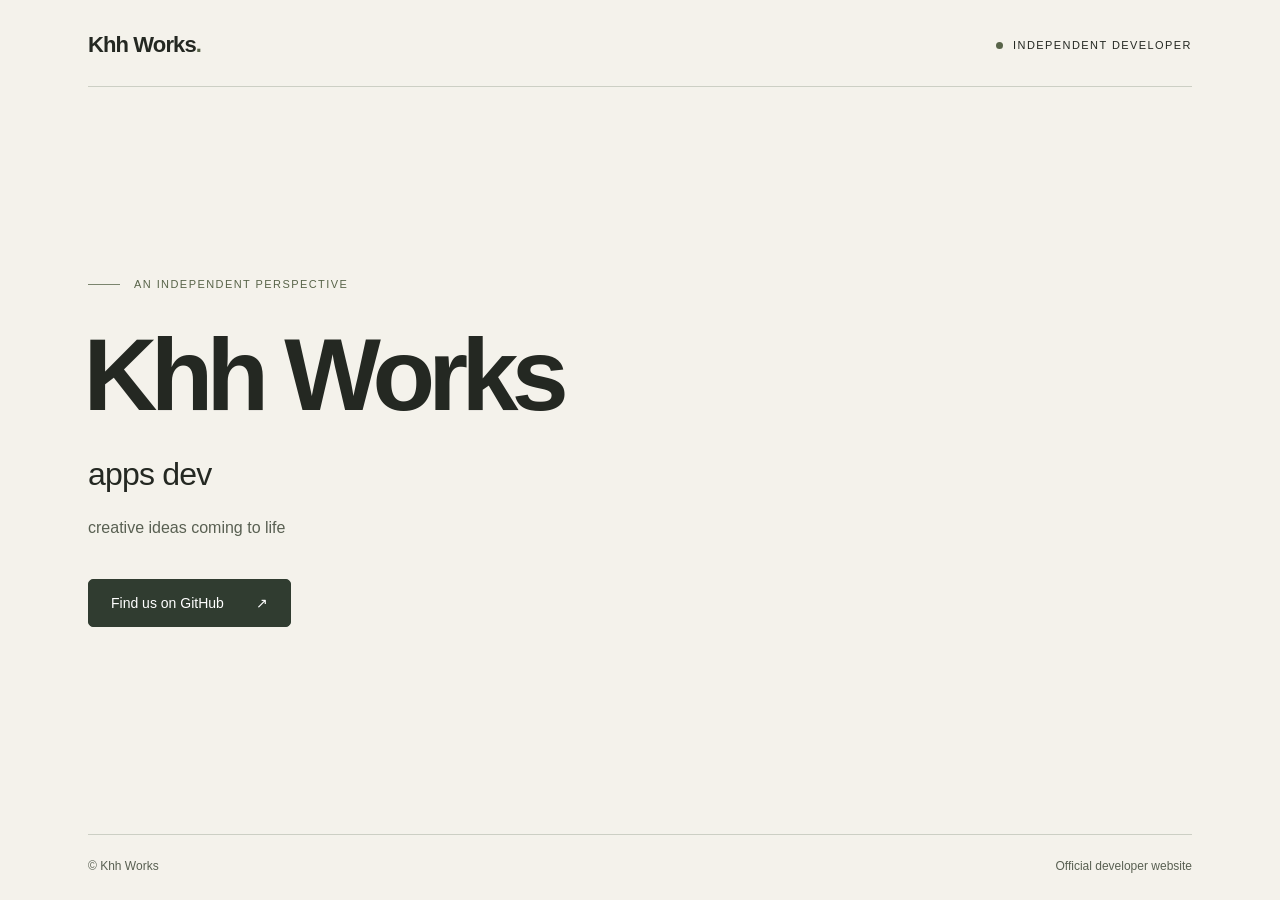
==== index.html @ 227a0347 "Add files via upload" ====
<!doctype html>
<html lang="en">
  <head>
    <meta charset="utf-8">
    <meta name="viewport" content="width=device-width, initial-scale=1">
    <meta name="description" content="Khh Works — independent app development. The official developer website.">
    <meta name="theme-color" content="#f4f2eb">
    <title>Khh Works — Independent App Development</title>
    <style>
      :root { color-scheme: light; font-family: -apple-system, BlinkMacSystemFont, "Segoe UI", Arial, sans-serif; color: #242822; background: #f4f2eb; -webkit-font-smoothing: antialiased; }
      * { box-sizing: border-box; }
      body { margin: 0; }
      .page { max-width: 1200px; min-height: 100svh; margin: auto; padding: 32px 48px 24px; display: flex; flex-direction: column; }
      header, footer { display: flex; align-items: center; justify-content: space-between; gap: 24px; }
      header { padding-bottom: 28px; border-bottom: 1px solid #cccfc4; }
      .wordmark { font-size: 22px; font-weight: 650; letter-spacing: -.04em; }
      .label { font-size: 11px; font-weight: 500; letter-spacing: .13em; text-transform: uppercase; }
      .developer { display: flex; align-items: center; gap: 10px; }
      .dot { width: 7px; height: 7px; border-radius: 50%; background: #586449; flex-shrink: 0; }
      main { flex: 1; display: flex; flex-direction: column; justify-content: center; align-items: flex-start; padding: 96px 0 112px; }
      .eyebrow { margin: 0 0 28px; color: #586449; display: flex; align-items: center; gap: 14px; }
      .eyebrow::before { content: ""; height: 1px; width: 32px; background: #7b856e; }
      h1 { margin: 0 0 20px -.045em; font-size: clamp(56px, 8vw, 104px); font-weight: 600; letter-spacing: -.065em; line-height: 1.12; }
      h2 { font-size: clamp(22px, 2.7vw, 32px); line-height: 1.35; font-weight: 400; letter-spacing: -.025em; margin: 0 0 18px; max-width: 600px; }
      .intro { max-width: 440px; margin: 0; font-size: 16px; line-height: 1.8; color: #596052; }
      .profile { display: inline-flex; align-items: center; gap: 32px; margin-top: 36px; padding: 15px 22px; border: 1px solid #303c30; border-radius: 5px; text-decoration: none; font-size: 14px; font-weight: 500; color: #fff; background: #303c30; }
      .profile:hover { background: #445240; }
      a:focus-visible { outline: 3px solid #586449; outline-offset: 5px; }
      footer { border-top: 1px solid #cccfc4; padding-top: 22px; font-size: 12px; line-height: 1.6; color: #596052; }
      footer p { margin: 0; }
      @media (max-width: 480px) {
        .page { padding: 24px 24px 20px; }
        header { gap: 12px; padding-bottom: 22px; }
        .label { font-size: 10px; letter-spacing: .08em; }
        .developer { font-size: 10px; letter-spacing: 0; text-transform: none; gap: 7px; }
        .wordmark { font-size: 20px; }
        main { padding: 76px 0; }
        footer { align-items: flex-start; flex-direction: column; gap: 4px; }
      }
    </style>
  </head>
  <body>
    <div class="page">
      <header>
        <span class="wordmark" aria-hidden="true">Khh Works<span style="color: #586449">.</span></span>
        <span class="developer label"><span class="dot" aria-hidden="true"></span>Independent developer</span>
      </header>
      <main>
        <p class="eyebrow label">An independent perspective</p>
        <h1>Khh Works</h1>
        <h2>apps dev</h2>
        <p class="intro">creative ideas coming to life</p>
        <a class="profile" href="https://github.com/khhworks">Find us on GitHub <span aria-hidden="true">↗</span></a>
      </main>
      <footer>
        <p>© Khh Works</p>
        <p>Official developer website</p>
      </footer>
    </div>
  </body>
</html>
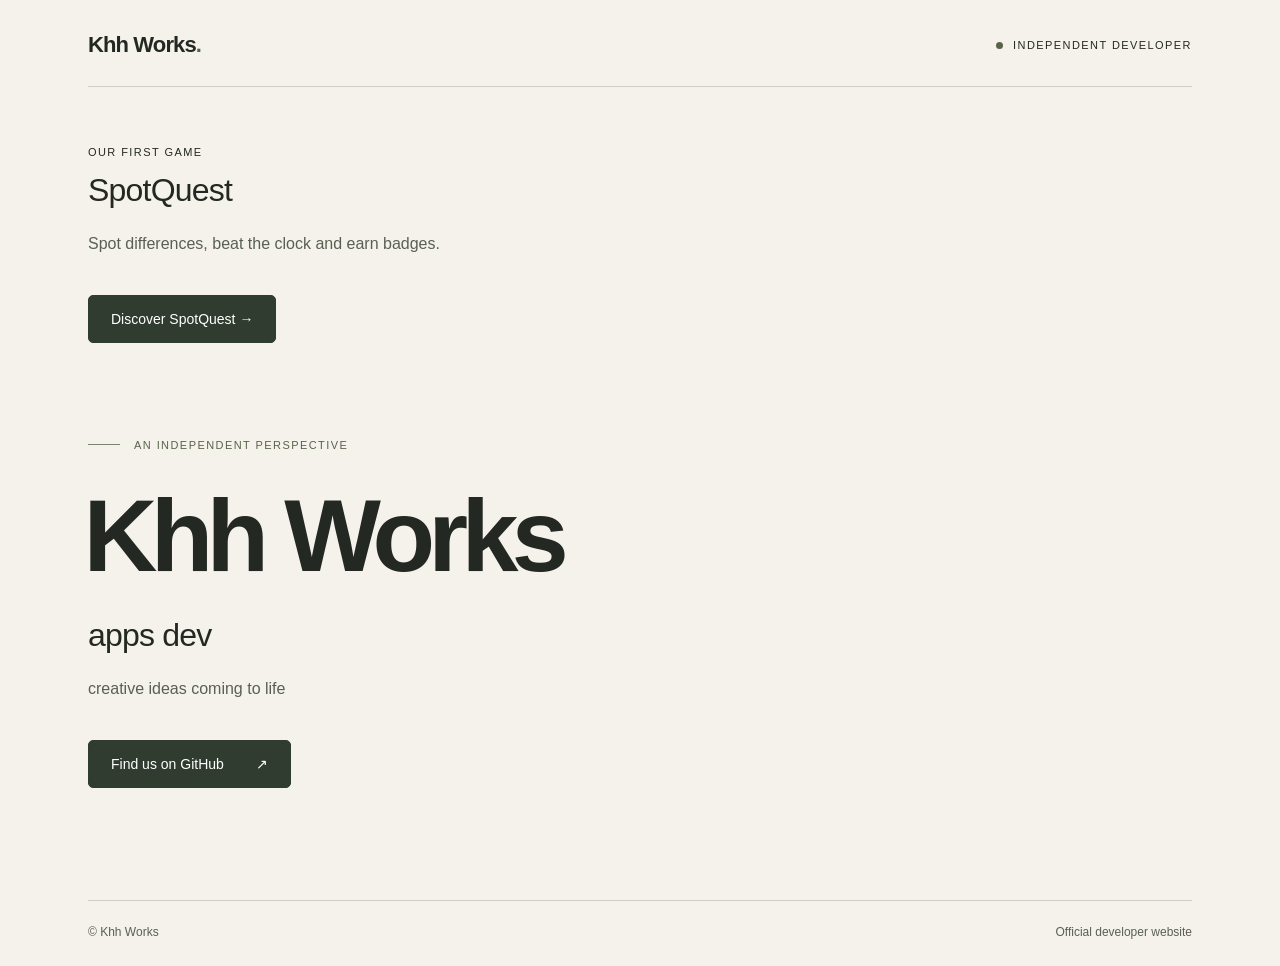
==== commit 398023fb: "Introduce SpotQuest game section in index.html Added a section introducing the game SpotQuest with a" ====
--- a/index.html
+++ b/index.html
@@ -45,6 +45,16 @@
         <span class="wordmark" aria-hidden="true">Khh Works<span style="color: #586449">.</span></span>
         <span class="developer label"><span class="dot" aria-hidden="true"></span>Independent developer</span>
       </header>
+      <section style="margin-top:48px">
+  <p class="label">Our first game</p>
+  <h2>SpotQuest</h2>
+  <p class="intro">
+    Spot differences, beat the clock and earn badges.
+  </p>
+  <a class="profile" href="/spotquest/">
+    Discover SpotQuest &rarr;
+  </a>
+</section>
       <main>
         <p class="eyebrow label">An independent perspective</p>
         <h1>Khh Works</h1>
